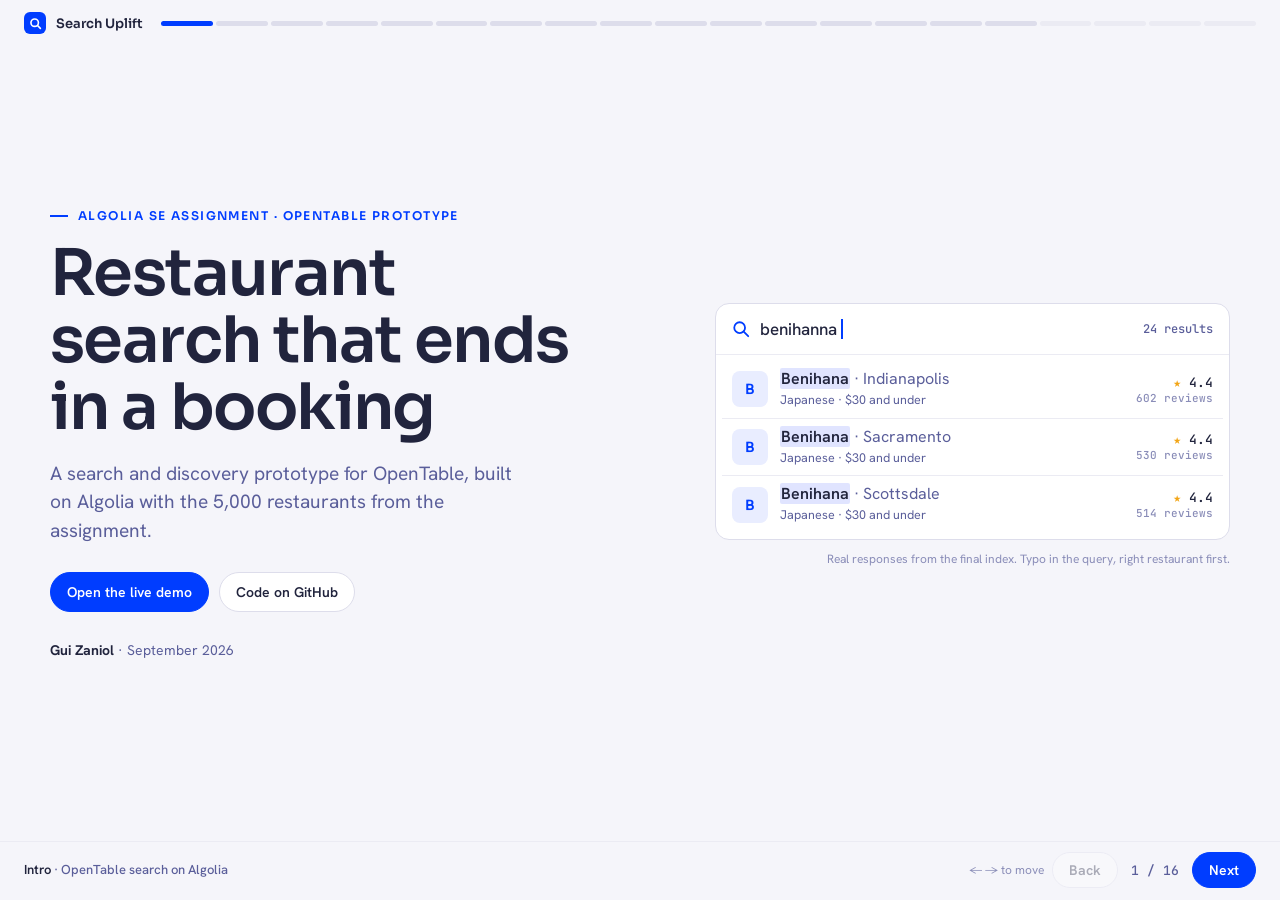
==== deck/index.html @ 6b623d68 "Add a click-through visual walkthrough of the README deck/index.html: 16 screens plus a 4-screen app" ====
<!doctype html>
<html lang="en">
<head>
<meta charset="utf-8">
<meta name="viewport" content="width=device-width, initial-scale=1, viewport-fit=cover">
<title>OpenTable Search Uplift</title>
<link rel="preconnect" href="https://fonts.googleapis.com">
<link rel="preconnect" href="https://fonts.gstatic.com" crossorigin>
<link rel="stylesheet" href="https://fonts.googleapis.com/css2?family=Sora:wght@400;500;600;700&family=Hanken+Grotesk:ital,wght@0,400;0,500;0,600;0,700;1,400&family=JetBrains+Mono:wght@400;500&display=swap">
<style>
/* Single deliberate light look in Algolia brand colors; every color painted explicitly. */
:root{
  --xenon:#003DFF; --xenon-600:#0033D6; --nebula:#5468FF; --tint:#E9EDFF; --tint-2:#F3F5FF;
  --navy:#21243D; --navy-2:#2E3252; --ink:#21243D; --slate:#5A5E9A; --slate-2:#8A8DB8;
  --mist:#F5F5FA; --paper:#FFFFFF; --line:#DDDDEB; --line-2:#EBEBF3;
  --good:#0A8A5A; --good-bg:#E4F5EE; --bad:#D6334C; --bad-bg:#FCE9EC; --star:#F2A516;
  --display:"Sora", "Avenir Next", "Segoe UI", system-ui, sans-serif;
  --body:"Hanken Grotesk", "Helvetica Neue", "Segoe UI", system-ui, sans-serif;
  --mono:"JetBrains Mono", ui-monospace, "SF Mono", Menlo, Consolas, monospace;
  color-scheme:light;
}
*{box-sizing:border-box}
html,body{height:100%}
body{margin:0;background:var(--mist);color:var(--ink);font:16px/1.5 var(--body);-webkit-font-smoothing:antialiased;overflow:hidden}
a{color:var(--xenon)}
:focus-visible{outline:3px solid var(--nebula);outline-offset:2px;border-radius:4px}

/* ---------- App shell ---------- */
.app{height:100%;display:grid;grid-template-rows:auto 1fr auto;grid-template-columns:minmax(0,1fr)}
.topbar{display:flex;align-items:center;gap:18px;padding:12px 24px 0}
.brand{display:flex;align-items:center;gap:10px;font:600 13px/1 var(--display);color:var(--navy);white-space:nowrap}
.brand-mark{width:22px;height:22px;border-radius:6px;background:var(--xenon);display:grid;place-items:center}
.brand-mark svg{width:13px;height:13px}
.progress{flex:1;display:flex;gap:3px;align-items:center;min-width:0}
.progress button{flex:1;height:5px;border:0;padding:0;border-radius:3px;background:var(--line);cursor:pointer;transition:background .2s}
.progress button.done{background:var(--slate-2)}
.progress button.now{background:var(--xenon)}
.progress button.apx{background:var(--line-2)}
.progress button.apx.done{background:var(--line)}
.progress button.apx.now{background:var(--nebula)}
.stage{position:relative;overflow:hidden}
.slide{position:absolute;inset:0;overflow-y:auto;overflow-x:hidden;padding:28px 24px 32px}
.slide-in{max-width:1180px;min-height:100%;margin:0 auto;display:flex;flex-direction:column;justify-content:center;gap:24px}
.slide.active .slide-in{animation:rise .45s cubic-bezier(.2,.7,.2,1) both}
@keyframes rise{from{opacity:.001;transform:translateY(10px)}to{opacity:1;transform:none}}
.navbar{display:flex;align-items:center;justify-content:space-between;gap:12px;padding:10px 24px calc(12px + env(safe-area-inset-bottom,0px));border-top:1px solid var(--line-2);background:var(--mist)}
.navbar .where{font:500 13px/1.2 var(--body);color:var(--slate);min-width:0;overflow:hidden;text-overflow:ellipsis;white-space:nowrap}
.navbar .where b{color:var(--navy);font-weight:600}
.navbtns{display:flex;gap:8px;align-items:center}
.navbtns .count{font:500 13px var(--mono);color:var(--slate);min-width:58px;text-align:center;font-variant-numeric:tabular-nums}
.nb{font:600 14px var(--body);border:1px solid var(--line);background:var(--paper);color:var(--navy);border-radius:999px;padding:8px 16px;cursor:pointer}
.nb.primary{background:var(--xenon);border-color:var(--xenon);color:#fff}
.nb:disabled{opacity:.35;cursor:default}
.hint{font:12px var(--body);color:var(--slate-2)}

/* ---------- Type ---------- */
.eyebrow{font:600 12px/1 var(--display);letter-spacing:.12em;text-transform:uppercase;color:var(--xenon);display:flex;align-items:center;gap:10px}
.eyebrow::before{content:"";width:18px;height:2px;background:currentColor}
.eyebrow.apx{color:var(--nebula)}
h1,h2,h3{font-family:var(--display);color:var(--navy);margin:0;text-wrap:balance}
h1{font-size:clamp(34px,5.2vw,64px);line-height:1.05;font-weight:600;letter-spacing:-.025em}
h2{font-size:clamp(26px,3.3vw,42px);line-height:1.12;font-weight:600;letter-spacing:-.02em;max-width:22ch}
h2.wide{max-width:30ch}
h3{font-size:16px;font-weight:600;letter-spacing:-.005em}
.lede{font-size:clamp(16px,1.35vw,19px);color:var(--slate);max-width:62ch;margin:0}
.lede b,.lede strong{color:var(--navy)}
p{margin:0}
.small{font-size:13px;color:var(--slate)}
code,.mono{font-family:var(--mono);font-size:.88em}
code{background:var(--tint-2);color:var(--xenon-600);padding:1px 5px;border-radius:4px}
mark{background:rgba(84,104,255,.18);color:inherit;border-radius:2px;padding:0 1px}

/* ---------- Layout helpers ---------- */
.head{display:flex;flex-direction:column;gap:12px}
.split{display:grid;grid-template-columns:minmax(0,5fr) minmax(0,7fr);gap:40px;align-items:center}
.split.even{grid-template-columns:repeat(2,minmax(0,1fr))}
.cols3{display:grid;grid-template-columns:repeat(3,minmax(0,1fr));gap:16px}
.panel{background:var(--paper);border:1px solid var(--line);border-radius:14px;padding:18px}
.panel-title{display:flex;align-items:center;justify-content:space-between;gap:8px;margin-bottom:12px;font:600 12px/1.2 var(--display);letter-spacing:.06em;text-transform:uppercase;color:var(--slate)}
.pill{display:inline-flex;align-items:center;gap:6px;font:600 11px/1 var(--display);letter-spacing:.06em;text-transform:uppercase;padding:5px 9px;border-radius:999px}
.pill.before{background:var(--bad-bg);color:var(--bad)}
.pill.after{background:var(--good-bg);color:var(--good)}
.pill.neutral{background:var(--tint);color:var(--xenon)}
.pill::before{content:"";width:6px;height:6px;border-radius:50%;background:currentColor}
.bullets{margin:0;padding:0;list-style:none;display:grid;gap:10px}
.bullets li{position:relative;padding-left:20px;color:var(--slate)}
.bullets li::before{content:"";position:absolute;left:0;top:.62em;width:8px;height:8px;border-radius:2px;background:var(--nebula)}
.bullets li b{color:var(--navy)}

/* ---------- Mock search UI ---------- */
.sui{background:var(--paper);border:1px solid var(--line);border-radius:14px;overflow:hidden}
.sbox{display:flex;align-items:center;gap:10px;padding:14px 16px;border-bottom:1px solid var(--line-2);font:500 17px var(--body);color:var(--navy)}
.sbox svg{flex:none;width:18px;height:18px}
.sbox .q{font-family:var(--body)}
.caret{display:inline-block;width:2px;height:20px;background:var(--xenon);margin-left:-6px;animation:blink 1s steps(1) infinite}
@keyframes blink{50%{opacity:0}}
.sbox .nbh{margin-left:auto;font:500 12px var(--mono);color:var(--slate);white-space:nowrap}
.hits{list-style:none;margin:0;padding:6px}
.hit{display:grid;grid-template-columns:36px minmax(0,1fr) auto;gap:12px;align-items:center;padding:8px 10px;border-radius:10px}
.hit + .hit{border-top:1px solid var(--line-2);border-radius:0}
.av{width:36px;height:36px;border-radius:8px;display:grid;place-items:center;font:600 14px var(--display);color:var(--xenon);background:var(--tint)}
.hit .nm{font-weight:600;color:var(--navy);line-height:1.25;overflow-wrap:anywhere}
.hit .lc{font-weight:400;color:var(--slate)}
.hit .lc::before{content:" · "}
.hit .mt{font-size:12.5px;color:var(--slate);margin-top:2px}
.rt{font:500 13px var(--mono);color:var(--navy);white-space:nowrap;text-align:right;font-variant-numeric:tabular-nums}
.rt .s{color:var(--star)}
.rt small{display:block;color:var(--slate-2);font-size:11px}
.hit.bad .rt{color:var(--bad)}
.hit.raw .nm{font-family:var(--mono);font-size:13px;font-weight:500}
.hit.muted{opacity:.55}
.hit.best{background:var(--good-bg);border-radius:10px}
.hit.best .mt{color:var(--good);font-weight:600}
.empty-state{padding:34px 16px;text-align:center;color:var(--slate)}
.empty-state b{display:block;font:600 28px var(--display);color:var(--bad);margin-bottom:4px}

/* ---------- Hero ---------- */
.hero{display:grid;grid-template-columns:minmax(0,6fr) minmax(0,5fr);gap:48px;align-items:center}
.hero .sub{font-size:clamp(17px,1.5vw,21px);color:var(--slate);max-width:44ch;margin-top:18px}
.hero-links{display:flex;flex-wrap:wrap;gap:10px;margin-top:26px}
.linkbtn{display:inline-flex;align-items:center;gap:8px;font:600 14px var(--body);text-decoration:none;padding:10px 16px;border-radius:999px;border:1px solid var(--line);background:var(--paper);color:var(--navy)}
.linkbtn.primary{background:var(--xenon);color:#fff;border-color:var(--xenon)}
.byline{margin-top:28px;font-size:14px;color:var(--slate)}
.byline b{color:var(--navy)}
.hero-note{font-size:12px;color:var(--slate-2);margin-top:10px;text-align:right}

/* ---------- Personas ---------- */
.persona{background:var(--paper);border:1px solid var(--line);border-radius:14px;padding:22px;display:flex;flex-direction:column;gap:14px}
.persona .who{display:flex;align-items:center;gap:12px}
.persona .ico{width:42px;height:42px;border-radius:12px;display:grid;place-items:center;background:var(--tint)}
.persona .ico svg{width:22px;height:22px}
.persona .says{font:500 17px/1.4 var(--display);color:var(--navy)}
.persona .needs{font-size:14px;color:var(--slate)}
.goal{display:flex;align-items:center;gap:16px;background:var(--navy);color:#fff;border-radius:14px;padding:18px 22px}
.goal .big{font:600 clamp(18px,1.8vw,24px)/1.25 var(--display)}
.goal .lbl{font:600 11px/1 var(--display);letter-spacing:.12em;text-transform:uppercase;color:#AEB5FF;white-space:nowrap}

/* ---------- Summary rows ---------- */
.sum{display:grid;gap:0;background:var(--paper);border:1px solid var(--line);border-radius:14px;overflow:hidden}
.sum-row{display:grid;grid-template-columns:minmax(0,4fr) minmax(0,6fr);gap:24px;padding:16px 22px;align-items:baseline}
.sum-row + .sum-row{border-top:1px solid var(--line-2)}
.sum-row h3{font-size:clamp(15px,1.3vw,18px)}
.sum-row p{color:var(--slate);font-size:15px}
.sum-row.next{background:var(--tint-2)}
.sum-row.next h3{color:var(--xenon)}

/* ---------- Query chips ---------- */
.qtrio{display:grid;grid-template-columns:repeat(3,minmax(0,1fr));gap:14px}
.qcard{background:var(--paper);border:1px solid var(--line);border-radius:14px;padding:16px;display:flex;flex-direction:column;gap:12px}
.qchip{align-self:flex-start;font:500 15px var(--mono);background:var(--mist);border:1px solid var(--line);padding:6px 10px;border-radius:8px;color:var(--navy)}
.qkind{font:600 11px/1 var(--display);letter-spacing:.08em;text-transform:uppercase;color:var(--slate)}
.arrow-d{color:var(--slate-2);font-size:18px;line-height:1}
.qres{font:600 16px var(--display);color:var(--navy)}
.qres small{display:block;font:400 13px var(--body);color:var(--slate);margin-top:2px}
.callout{display:flex;gap:12px;align-items:flex-start;background:var(--tint-2);border:1px solid #D5DCFF;border-radius:12px;padding:14px 16px;color:var(--navy);font-size:15px}
.callout svg{flex:none;width:20px;height:20px;margin-top:1px}

/* ---------- Data slide ---------- */
.stats{display:grid;grid-template-columns:repeat(4,minmax(0,1fr));gap:12px}
.stat{background:var(--paper);border:1px solid var(--line);border-radius:12px;padding:14px 16px}
.stat .n{font:600 clamp(26px,2.6vw,34px)/1 var(--display);color:var(--xenon);letter-spacing:-.02em;font-variant-numeric:tabular-nums}
.stat .l{font-size:13.5px;color:var(--slate);margin-top:6px;line-height:1.35}
.rec{display:grid;grid-template-columns:minmax(0,1fr) 28px minmax(0,1fr);gap:10px;align-items:stretch}
.rec pre{margin:0;font:12.5px/1.65 var(--mono);background:var(--paper);border:1px solid var(--line);border-radius:12px;padding:14px;overflow-x:auto;color:var(--navy)}
.rec .mid{display:grid;place-items:center;color:var(--xenon);font-size:20px}
.k{color:var(--slate)}
.del{color:var(--bad);text-decoration:line-through;text-decoration-thickness:1px}
.add{background:var(--good-bg);color:var(--good);border-radius:3px}
.rec .cap{font:600 11px var(--display);letter-spacing:.08em;text-transform:uppercase;color:var(--slate);margin-bottom:6px;display:block}

/* ---------- Pipeline ---------- */
.pipe{display:grid;grid-template-columns:repeat(5,minmax(0,1fr));gap:10px;align-items:stretch;position:relative}
.step{background:var(--paper);border:1px solid var(--line);border-radius:12px;padding:14px;display:flex;flex-direction:column;gap:6px;position:relative}
.step .sn{font:500 11.5px var(--mono);color:var(--xenon)}
.step h3{font-size:15px}
.step p{font-size:13px;color:var(--slate);line-height:1.4}
.step.hl{background:var(--navy);border-color:var(--navy)}
.step.hl h3{color:#fff}.step.hl p{color:#C9CCE8}.step.hl .sn{color:#AEB5FF}
.step:not(:last-child)::after{content:"";position:absolute;right:-9px;top:50%;width:8px;height:8px;border-top:2px solid var(--slate-2);border-right:2px solid var(--slate-2);transform:translateY(-50%) rotate(45deg);z-index:1}

/* ---------- Cuisine mapping ---------- */
.map{display:grid;gap:8px}
.map-row{display:grid;grid-template-columns:minmax(0,1fr) 24px minmax(0,1.2fr);gap:8px;align-items:center}
.raw{font:500 13px var(--mono);background:var(--mist);border:1px dashed var(--slate-2);color:var(--navy);padding:7px 10px;border-radius:8px}
.to{color:var(--xenon);text-align:center}
.tags{display:flex;flex-wrap:wrap;gap:6px}
.tag{font:600 12.5px var(--body);padding:5px 10px;border-radius:999px;background:var(--tint);color:var(--xenon)}
.tag.parent{background:var(--xenon);color:#fff}
.bignum{display:flex;align-items:baseline;gap:10px;font-family:var(--display);color:var(--navy)}
.bignum .from{font-size:22px;color:var(--slate-2);text-decoration:line-through;text-decoration-thickness:2px}
.bignum .toN{font-size:40px;font-weight:600;color:var(--xenon);letter-spacing:-.02em}
.bignum .lab{font:500 14px var(--body);color:var(--slate)}

/* ---------- Geo ---------- */
.geo-grid{display:grid;grid-template-columns:minmax(0,5fr) minmax(0,6fr);gap:28px;align-items:center}
.geo-svg{width:100%;max-width:420px;height:auto;display:block;margin:0 auto}
.rank2{display:grid;grid-template-columns:repeat(2,minmax(0,1fr));gap:12px}
.mini{list-style:none;margin:0;padding:0;display:grid;gap:6px}
.mini li{display:grid;grid-template-columns:18px minmax(0,1fr) auto;gap:8px;align-items:baseline;font-size:14px}
.mini .i{font:500 12px var(--mono);color:var(--slate-2)}
.mini .n{color:var(--navy);font-weight:600;overflow-wrap:anywhere}
.mini .d{font:500 12px var(--mono);color:var(--slate);white-space:nowrap;text-align:right}
.mini .d .s{color:var(--star)}
.rules{display:grid;grid-template-columns:repeat(3,minmax(0,1fr));gap:12px}
.rule{background:var(--paper);border:1px solid var(--line);border-radius:12px;padding:14px}
.rule code{font-size:12px}
.rule p{font-size:13.5px;color:var(--slate);margin-top:6px}
.rule h3{font-size:14.5px}

/* ---------- Config ---------- */
.crit{display:flex;flex-wrap:wrap;gap:6px;align-items:center}
.crit span{font:500 13px var(--mono);padding:6px 10px;border-radius:8px;background:var(--mist);border:1px solid var(--line);color:var(--navy)}
.crit span.on{background:var(--xenon);border-color:var(--xenon);color:#fff}
.crit i{color:var(--slate-2);font-style:normal}
.tiers{list-style:none;margin:0;padding:0;display:grid;gap:6px}
.tiers li{display:grid;grid-template-columns:26px minmax(0,1fr);gap:10px;align-items:center}
.tiers .r{font:600 12px var(--mono);color:#fff;background:var(--navy);border-radius:6px;height:26px;display:grid;place-items:center}
.tiers .v{font:500 13px var(--mono);color:var(--navy);background:var(--paper);border:1px solid var(--line);border-radius:8px;padding:5px 10px;overflow-wrap:anywhere}
.tiers li.u .r{background:var(--slate-2)}
.tiers li.u .v{color:var(--slate)}
.kv{display:grid;grid-template-columns:auto minmax(0,1fr);gap:8px 14px;font-size:14px;align-items:baseline}
.kv dt{font:600 12px var(--display);letter-spacing:.04em;text-transform:uppercase;color:var(--slate);white-space:nowrap}
.kv dd{margin:0;color:var(--navy)}

/* ---------- Testing ---------- */
.timeline{display:grid;grid-template-columns:repeat(5,minmax(0,1fr));gap:0;position:relative}
.tl{padding:0 10px 0 0;position:relative}
.tl .dot{width:14px;height:14px;border-radius:50%;background:var(--paper);border:3px solid var(--xenon);position:relative;z-index:1}
.tl::before{content:"";position:absolute;left:7px;right:0;top:6px;height:2px;background:var(--line)}
.tl:last-child::before{display:none}
.tl .qn{font:600 26px/1 var(--display);color:var(--navy);margin-top:12px;font-variant-numeric:tabular-nums}
.tl .qn small{font:500 12px var(--body);color:var(--slate);margin-left:4px}
.tl h3{font-size:14px;margin-top:6px}
.tl p{font-size:13px;color:var(--slate);margin-top:2px;line-height:1.4}
.bars{display:grid;grid-template-columns:repeat(3,minmax(0,1fr));gap:14px;align-items:end;height:170px;padding-top:10px;border-bottom:2px solid var(--line)}
.bar{display:flex;flex-direction:column;align-items:center;justify-content:flex-end;gap:6px;height:100%}
.bar .v{font:600 20px var(--display);color:var(--navy);font-variant-numeric:tabular-nums}
.bar .b{width:56%;max-width:70px;border-radius:6px 6px 0 0;background:var(--xenon)}
.bar.zero .b{background:var(--bad);height:3px!important;border-radius:2px}
.bar.zero .v{color:var(--bad)}
.barlbl{display:grid;grid-template-columns:repeat(3,minmax(0,1fr));gap:14px;margin-top:8px}
.barlbl span{font-size:12.5px;color:var(--slate);text-align:center;line-height:1.35}

/* ---------- Next steps ---------- */
.ns{display:grid;grid-template-columns:repeat(3,minmax(0,1fr));gap:14px;align-items:start}
.nscol{background:var(--paper);border:1px solid var(--line);border-radius:14px;padding:18px}
.nscol.go{background:var(--navy);border-color:var(--navy)}
.nscol h3{display:flex;justify-content:space-between;align-items:baseline;font-size:16px;margin-bottom:12px}
.nscol h3 span{font:500 12px var(--mono);color:var(--slate)}
.nscol.go h3{color:#fff}.nscol.go h3 span{color:#AEB5FF}
.nscol ol{margin:0;padding:0;list-style:none;display:grid;gap:8px}
.nscol li{font-size:14px;color:var(--navy);padding-left:14px;position:relative;line-height:1.35}
.nscol li::before{content:"";position:absolute;left:0;top:.5em;width:6px;height:6px;border-radius:50%;background:var(--nebula)}
.nscol.go li{color:#E6E8FF}
.nscol.go li:first-child{color:#fff;font-weight:600}
.nscol.go li::before{background:#AEB5FF}
.gap-banner{display:grid;grid-template-columns:repeat(2,minmax(0,1fr));gap:12px}
.gb{border-radius:12px;padding:14px 16px;display:flex;gap:10px;align-items:center;font:500 15px var(--body)}
.gb.yes{background:var(--good-bg);color:var(--good)}
.gb.no{background:var(--bad-bg);color:var(--bad)}
.gb b{font-family:var(--display)}

/* ---------- Close ---------- */
.close{background:var(--navy);color:#fff;border-radius:18px;padding:clamp(24px,4vw,48px);display:grid;grid-template-columns:minmax(0,6fr) minmax(0,5fr);gap:36px;align-items:center}
.close h2{color:#fff;max-width:18ch}
.close p{color:#C9CCE8;margin-top:12px;max-width:48ch}
.try{display:grid;gap:8px}
.try div{display:flex;justify-content:space-between;gap:12px;align-items:center;background:var(--navy-2);border-radius:10px;padding:10px 14px}
.try code{background:transparent;color:#fff;font-size:14px;padding:0}
.try span{font-size:13px;color:#AEB5FF;text-align:right}
.close .linkbtn{background:#fff;color:var(--navy);border-color:#fff}
.close .linkbtn.ghost{background:transparent;color:#fff;border-color:#5A5E9A}

/* ---------- Appendix tables ---------- */
.tbl{overflow-x:auto;background:var(--paper);border:1px solid var(--line);border-radius:12px}
table{border-collapse:collapse;width:100%;font-size:13.5px}
th,td{text-align:left;padding:8px 12px;border-bottom:1px solid var(--line-2);vertical-align:top}
th{font:600 11px var(--display);letter-spacing:.06em;text-transform:uppercase;color:var(--slate);background:var(--mist)}
tr:last-child td{border-bottom:0}
td:first-child{font-family:var(--mono);font-size:12.5px;color:var(--xenon-600);white-space:nowrap}
td{color:var(--navy)}
.files{display:grid;grid-template-columns:repeat(3,minmax(0,1fr));gap:12px}
.fgroup h3{font-size:13px;letter-spacing:.06em;text-transform:uppercase;color:var(--slate);margin-bottom:8px}
.fitem{background:var(--paper);border:1px solid var(--line);border-radius:10px;padding:10px 12px;margin-bottom:8px}
.fitem code{font-size:12px}
.fitem p{font-size:13px;color:var(--slate);margin-top:4px;line-height:1.4}
.term{background:var(--navy);color:#E6E8FF;border-radius:12px;padding:18px;font:13.5px/1.8 var(--mono);overflow-x:auto;white-space:pre;margin:0}
.term .c{color:#8A8DB8}
.term .p{color:#AEB5FF}
.assume{display:grid;grid-template-columns:repeat(2,minmax(0,1fr));gap:12px}
.assume .panel p{font-size:14.5px;color:var(--slate);margin-top:6px}
.assume .panel h3{font-size:15px}

/* ---------- Responsive ---------- */
@media (max-width: 980px){
  .hero,.split,.split.even,.geo-grid,.close{grid-template-columns:minmax(0,1fr)}
  .pipe{grid-template-columns:repeat(2,minmax(0,1fr))}
  .step:not(:last-child)::after{display:none}
  .stats{grid-template-columns:repeat(2,minmax(0,1fr))}
  .timeline{grid-template-columns:repeat(2,minmax(0,1fr));row-gap:20px}
  .ns,.cols3,.rules,.files{grid-template-columns:minmax(0,1fr)}
  .slide-in{justify-content:flex-start}
}
@media (max-width: 640px){
  .topbar,.navbar{padding-left:16px;padding-right:16px}
  .slide{padding:20px 16px 28px}
  .qtrio,.rank2,.assume,.gap-banner{grid-template-columns:minmax(0,1fr)}
  .rec{grid-template-columns:minmax(0,1fr)}
  .rec .mid{transform:rotate(90deg);height:24px}
  .sum-row{grid-template-columns:minmax(0,1fr);gap:4px}
  .hint,.brand span{display:none}
  .nb{padding:8px 12px}
  .timeline{grid-template-columns:minmax(0,1fr)}
  .tl::before{display:none}
}
@media (prefers-reduced-motion: reduce){
  .slide.active .slide-in{animation:none}
  .caret{animation:none}
}
</style>
</head>
<body>
<div class="app">
  <header class="topbar">
    <div class="brand"><span class="brand-mark" aria-hidden="true"><svg viewBox="0 0 16 16" fill="none"><circle cx="7" cy="7" r="4.6" stroke="#fff" stroke-width="2"/><path d="M10.5 10.5 14 14" stroke="#fff" stroke-width="2" stroke-linecap="round"/></svg></span><span>Search Uplift</span></div>
    <nav class="progress" id="progress" aria-label="Screens"></nav>
  </header>

  <main class="stage" id="stage">

<!-- 1 TITLE -->
<section class="slide" data-ch="Intro" data-title="OpenTable search on Algolia">
 <div class="slide-in">
  <div class="hero">
   <div>
    <div class="eyebrow">Algolia SE assignment · OpenTable prototype</div>
    <h1 style="margin-top:18px">Restaurant search that ends in a booking</h1>
    <p class="sub">A search and discovery prototype for OpenTable, built on Algolia with the 5,000 restaurants from the assignment.</p>
    <div class="hero-links">
      <a class="linkbtn primary" href="https://guizaniol.github.io/search-uplift/site/" target="_blank" rel="noopener">Open the live demo</a>
      <a class="linkbtn" href="https://github.com/GuiZaniol/search-uplift" target="_blank" rel="noopener">Code on GitHub</a>
    </div>
    <p class="byline"><b>Gui Zaniol</b> · September 2026</p>
   </div>
   <div>
    <div class="sui" aria-label="Example searches from the prototype">
      <div class="sbox"><svg viewBox="0 0 20 20" fill="none"><circle cx="8.5" cy="8.5" r="6" stroke="#003DFF" stroke-width="2"/><path d="M13 13l5 5" stroke="#003DFF" stroke-width="2" stroke-linecap="round"/></svg><span class="q" id="heroQ">benihanna</span><span class="caret" aria-hidden="true"></span><span class="nbh" id="heroN">24 results</span></div>
      <ol class="hits" id="heroHits"></ol>
    </div>
    <p class="hero-note" id="heroNote">Real responses from the final index. Typo in the query, right restaurant first.</p>
   </div>
  </div>
 </div>
</section>

<!-- 2 GOAL -->
<section class="slide" data-ch="Intro" data-title="The goal and two diners">
 <div class="slide-in">
  <div class="head">
    <div class="eyebrow">The brief</div>
    <h2>OpenTable wants more search sessions to end in a booking</h2>
    <p class="lede">Its discovery notes describe two diners. The prototype was built around both.</p>
  </div>
  <div class="split even">
    <div class="persona">
      <div class="who"><span class="ico"><svg viewBox="0 0 24 24" fill="none"><circle cx="11" cy="11" r="6.5" stroke="#003DFF" stroke-width="2"/><path d="M16 16l5 5" stroke="#003DFF" stroke-width="2" stroke-linecap="round"/></svg></span><h3>The diner who knows the restaurant</h3></div>
      <p class="says"><span class="qchip">ruths chris denver</span></p>
      <p class="needs">Names are hard to spell, and chains have several locations in one city. Success is the right location on the first try.</p>
    </div>
    <div class="persona">
      <div class="who"><span class="ico"><svg viewBox="0 0 24 24" fill="none"><path d="M12 21s7-6.2 7-11.5A7 7 0 0 0 5 9.5C5 14.8 12 21 12 21Z" stroke="#003DFF" stroke-width="2"/><circle cx="12" cy="9.5" r="2.5" stroke="#003DFF" stroke-width="2"/></svg></span><h3>The diner who is exploring</h3></div>
      <p class="says"><span class="qchip">(empty box)</span> + Mexican + $30 and under</p>
      <p class="needs">No name in mind yet. Success is a short, trustworthy list to browse and narrow.</p>
    </div>
  </div>
  <div class="goal"><span class="lbl">Metric that matters</span><span class="big">Search to booking. Better results are the means, not the end.</span></div>
 </div>
</section>

<!-- 3 SUMMARY -->
<section class="slide" data-ch="Intro" data-title="Summary">
 <div class="slide-in">
  <div class="head">
    <div class="eyebrow">Summary</div>
    <h2 class="wide">What changes, in five lines</h2>
  </div>
  <div class="sum">
    <div class="sum-row"><h3>Diners who know the restaurant find it on the first try</h3><p>Misspelled, run-together and partial names work. A chain's locations are labeled; the best rated comes first.</p></div>
    <div class="sum-row"><h3>Diners who are exploring can browse before they type</h3><p>The page opens on top rated restaurants nearby. Cuisine, price, dining style and city narrow the list.</p></div>
    <div class="sum-row"><h3>Results start local</h3><p>Ranked by distance from the diner's approximate location, no permission prompt. Distance reorders, never hides.</p></div>
    <div class="sum-row"><h3>Most of the gain came from reshaping the data</h3><p>Algolia handled typos with its defaults. The data held search back; a repeatable script fixes it before indexing.</p></div>
    <div class="sum-row next"><h3>Next: connect search to bookings</h3><p>The prototype shows better results, not yet more bookings. Next phase: click and conversion tracking, then A/B tests.</p></div>
  </div>
 </div>
</section>

<!-- 4 KNOWN ITEM -->
<section class="slide" data-ch="Diner who knows" data-title="First try, with typos">
 <div class="slide-in">
  <div class="head">
    <div class="eyebrow">Diner who knows the restaurant</div>
    <h2>Misspelled, run-together or partial: the right restaurant comes back</h2>
  </div>
  <div class="qtrio">
    <div class="qcard"><span class="qkind">Misspelled</span><span class="qchip">benihanna</span><span class="arrow-d" aria-hidden="true">↓</span><p class="qres"><mark>Benihana</mark><small>24 results, every one a Benihana location</small></p></div>
    <div class="qcard"><span class="qkind">Run together</span><span class="qchip">meltingpot</span><span class="arrow-d" aria-hidden="true">↓</span><p class="qres">The <mark>Melting Pot</mark><small>26 results, every one a Melting Pot</small></p></div>
    <div class="qcard"><span class="qkind">Partial</span><span class="qchip">ruths</span><span class="arrow-d" aria-hidden="true">↓</span><p class="qres"><mark>Ruth's</mark> Chris Steak House<small>35 results, Ruth's Chris at the top</small></p></div>
  </div>
  <div class="callout"><svg viewBox="0 0 20 20" fill="none"><circle cx="10" cy="10" r="8" stroke="#003DFF" stroke-width="2"/><path d="M10 9v5M10 6.2v.1" stroke="#003DFF" stroke-width="2" stroke-linecap="round"/></svg><p><b>This worked on the first run with Algolia's defaults</b> (typo tolerance, word splitting, prefix matching). Nothing to fix here, so the effort went to what the defaults could not solve: the data.</p></div>
 </div>
</section>

<!-- 5 CHAINS -->
<section class="slide" data-ch="Diner who knows" data-title="Chains, best location first">
 <div class="slide-in">
  <div class="head">
    <div class="eyebrow">Diner who knows the restaurant</div>
    <h2>A chain's locations are labeled, and the best rated comes first</h2>
    <p class="lede">Query <code>cyclone anayas</code>: five Houston locations that match the text equally. Before, nothing broke the tie.</p>
  </div>
  <div class="split even">
    <div class="sui">
      <div class="sbox"><span class="pill before">Before · untuned</span><span class="nbh">5 results</span></div>
      <ol class="hits" id="cyBefore"></ol>
    </div>
    <div class="sui">
      <div class="sbox"><span class="pill after">After · quality score</span><span class="nbh">5 results</span></div>
      <ol class="hits" id="cyAfter"></ol>
    </div>
  </div>
  <p class="small">Before: brand and location sat in one name string (note the double space in "Durham"). After: <code>brand</code> and <code>location_label</code> are separate fields, and a quality score breaks the tie.</p>
 </div>
</section>

<!-- 6 BROWSE -->
<section class="slide" data-ch="Diner who explores" data-title="Browse before typing">
 <div class="slide-in">
  <div class="head">
    <div class="eyebrow">Diner who is exploring</div>
    <h2>The empty search box became a browse screen</h2>
    <p class="lede">Same request, no query. Before, the index order. After, <b>top rated near you</b>, here from Times Square.</p>
  </div>
  <div class="split even">
    <div class="sui">
      <div class="sbox"><span class="pill before">Before · empty query</span><span class="nbh">5,000 results</span></div>
      <ol class="hits" id="emBefore"></ol>
    </div>
    <div class="sui">
      <div class="sbox"><span class="pill after">After · Top rated near you</span><span class="nbh">5,000 results</span></div>
      <ol class="hits" id="emAfter"></ol>
    </div>
  </div>
  <p class="small">Before: three San Diego restaurants, then Indianapolis, in the order the file happened to load. After: every first page result within 1 km of the diner, ordered by quality inside that band.</p>
 </div>
</section>

<!-- 7 CUISINE -->
<section class="slide" data-ch="Diner who explores" data-title="Filters that behave">
 <div class="slide-in">
  <div class="split">
   <div class="head">
    <div class="eyebrow">Diner who is exploring</div>
    <h2>Filters a diner can trust: choose Mexican, get Tex-Mex too</h2>
    <p class="lede">Cuisine came as one text field with <b>114 values</b>: compounds, near duplicates, no hierarchy. It is now a list with parent groups.</p>
    <ul class="bullets" style="margin-top:6px">
      <li><b>Filters:</b> cuisine, price, dining style, city. Cuisine and city lists are searchable.</li>
      <li><b>On a phone:</b> one column, filters behind one button.</li>
      <li><b>Shareable:</b> query and filters live in the URL.</li>
    </ul>
   </div>
   <div style="display:grid;gap:16px">
    <div class="panel">
      <div class="panel-title"><span>Raw label</span><span>Cleaned, with parent group</span></div>
      <div class="map">
        <div class="map-row"><span class="raw">Tex-Mex</span><span class="to">→</span><span class="tags"><span class="tag">Tex-Mex</span><span class="tag parent">Mexican</span></span></div>
        <div class="map-row"><span class="raw">Mexican / Southwestern</span><span class="to">→</span><span class="tags"><span class="tag parent">Mexican</span><span class="tag">Southwestern</span></span></div>
        <div class="map-row"><span class="raw">Traditional Mexican</span><span class="to">→</span><span class="tags"><span class="tag">Traditional Mexican</span><span class="tag parent">Mexican</span></span></div>
        <div class="map-row"><span class="raw">Steak</span><span class="to">→</span><span class="tags"><span class="tag parent">Steakhouse</span></span></div>
        <div class="map-row"><span class="raw">Brazilian Steakhouse</span><span class="to">→</span><span class="tags"><span class="tag">Brazilian Steakhouse</span><span class="tag parent">Steakhouse</span></span></div>
      </div>
    </div>
    <div class="split even" style="gap:16px">
      <div class="panel"><div class="panel-title">Mexican filter</div><div class="bignum"><span class="from">90</span><span class="toN">138</span><span class="lab">restaurants</span></div></div>
      <div class="panel"><div class="panel-title">Query "steakhouse"</div><div class="bignum"><span class="from">421</span><span class="toN">507</span><span class="lab">results</span></div></div>
    </div>
   </div>
  </div>
 </div>
</section>

<!-- 8 LOCATION -->
<section class="slide" data-ch="Location" data-title="Results start local">
 <div class="slide-in">
  <div class="head">
    <div class="eyebrow">Location, for both diners</div>
    <h2 class="wide">Results start local. Distance changes the order, never hides a result.</h2>
  </div>
  <div class="geo-grid">
    <figure style="margin:0">
      <svg class="geo-svg" viewBox="0 0 380 380" role="img" aria-label="First page from Times Square: all results inside the 1 kilometer band">
        <rect x="0" y="0" width="380" height="380" fill="#FFFFFF" rx="14"/>
        <circle cx="190" cy="190" r="150" fill="#E9EDFF" stroke="#5468FF" stroke-width="1.5" stroke-dasharray="4 4"/>
        <circle cx="190" cy="190" r="75" fill="none" stroke="#C9D2FF" stroke-width="1"/>
        <text x="190" y="30" text-anchor="middle" font-family="JetBrains Mono, monospace" font-size="11" fill="#5468FF">1 km band: tied on distance</text>
        <text x="190" y="108" text-anchor="middle" font-family="JetBrains Mono, monospace" font-size="10" fill="#8A8DB8">500 m</text>
        <!-- to scale: 1 km = 150 px; bearing illustrative -->
        <circle cx="226.5" cy="126.8" r="6" fill="#003DFF"/><text x="236" y="123" font-family="Hanken Grotesk, sans-serif" font-size="12.5" font-weight="600" fill="#21243D">Le Bernardin 4.7</text>
        <circle cx="57.4" cy="144.6" r="6" fill="#003DFF"/><text x="68" y="140" font-family="Hanken Grotesk, sans-serif" font-size="12.5" font-weight="600" fill="#21243D">Pazza Notte 5.0</text>
        <circle cx="167.3" cy="319" r="6" fill="#003DFF"/><text x="178" y="323" font-family="Hanken Grotesk, sans-serif" font-size="12.5" font-weight="600" fill="#21243D">PizzArte 4.5</text>
        <circle cx="142.4" cy="217.5" r="5" fill="#5468FF"/><text x="84" y="236" font-family="Hanken Grotesk, sans-serif" font-size="12" fill="#5A5E9A">Oceana 4.4</text>
        <circle cx="193" cy="194" r="4.5" fill="#D6334C"/><text x="202" y="208" font-family="Hanken Grotesk, sans-serif" font-size="12" fill="#D6334C">Bond 45 4.1 · 25 m</text>
        <circle cx="190" cy="190" r="8" fill="none" stroke="#21243D" stroke-width="2"/><circle cx="190" cy="190" r="2.5" fill="#21243D"/>
        <text x="190" y="176" text-anchor="middle" font-family="Sora, sans-serif" font-size="11" font-weight="600" fill="#21243D">Times Square</text>
        <text x="190" y="366" text-anchor="middle" font-family="Hanken Grotesk, sans-serif" font-size="10.5" fill="#8A8DB8">Distance to scale, direction illustrative</text>
      </svg>
    </figure>
    <div style="display:grid;gap:14px">
      <div class="rank2">
        <div class="panel"><div class="panel-title"><span>10 m precision</span><span class="pill before">distance wins</span></div>
          <ol class="mini"><li><span class="i">1</span><span class="n">Bond 45</span><span class="d">25 m · <span class="s">★</span>4.1</span></li><li><span class="i">2</span><span class="n">Crossroads</span><span class="d">45 m · <span class="s">★</span>3.9</span></li><li><span class="i">3</span><span class="n">O'Lunney's</span><span class="d">110 m · <span class="s">★</span>4.2</span></li></ol></div>
        <div class="panel"><div class="panel-title"><span>1 km bands</span><span class="pill after">quality wins</span></div>
          <ol class="mini"><li><span class="i">1</span><span class="n">Pazza Notte</span><span class="d">884 m · <span class="s">★</span>5.0</span></li><li><span class="i">2</span><span class="n">Le Bernardin</span><span class="d">487 m · <span class="s">★</span>4.7</span></li><li><span class="i">3</span><span class="n">PizzArte</span><span class="d">873 m · <span class="s">★</span>4.5</span></li></ol></div>
      </div>
      <div class="rules">
        <div class="rule"><h3>Start from IP</h3><code>aroundLatLngViaIP</code><p>Approximate location, no prompt. One tap for exact position.</p></div>
        <div class="rule"><h3>Never filter</h3><code>aroundRadius: "all"</code><p>Weston, FL has 4 restaurants within 25 km. A radius would leave it empty.</p></div>
        <div class="rule"><h3>Rating inside a band</h3><code>aroundPrecision: 1000</code><p>Same 1 km band counts as equally close; quality decides.</p></div>
      </div>
    </div>
  </div>
 </div>
</section>

<!-- 9 GEO TRADEOFF -->
<section class="slide" data-ch="Location" data-title="A trade-off, stated">
 <div class="slide-in">
  <div class="split">
   <div class="head">
    <div class="eyebrow">Location · known trade-off</div>
    <h2>Distance ranks before quality. For a far-away chain, nearest comes first.</h2>
    <p class="lede">Geo sits ahead of custom ranking in Algolia's order. Searching a chain from another state lists locations by distance, not by rating.</p>
    <p class="lede"><b>Fix on the next steps list:</b> precision that widens with distance, so far-away results are ordered by rating again.</p>
   </div>
   <div class="sui">
     <div class="sbox"><svg viewBox="0 0 20 20" fill="none"><circle cx="8.5" cy="8.5" r="6" stroke="#003DFF" stroke-width="2"/><path d="M13 13l5 5" stroke="#003DFF" stroke-width="2" stroke-linecap="round"/></svg><span class="q">texas de brazil</span><span class="nbh">from Times Square · 10 results</span></div>
     <ol class="hits" id="tdb"></ol>
   </div>
  </div>
 </div>
</section>

<!-- 10 DATA -->
<section class="slide" data-ch="Data" data-title="The data was the bottleneck">
 <div class="slide-in">
  <div class="head">
    <div class="eyebrow">How it was built</div>
    <h2 class="wide">Most of the improvement came from reshaping the data, not from tuning</h2>
  </div>
  <div class="stats">
    <div class="stat"><div class="n">1,086</div><div class="l">names split into brand and location label</div></div>
    <div class="stat"><div class="n">114</div><div class="l">inconsistent cuisine labels, rebuilt as a list with parent groups</div></div>
    <div class="stat"><div class="n">220</div><div class="l">restaurants where the two price fields disagree. The text wins.</div></div>
    <div class="stat"><div class="n">8 of 22</div><div class="l">source fields left out: nothing searched, filtered, ranked or shown</div></div>
  </div>
  <div class="rec">
    <div><span class="cap">Source record, joined</span>
<pre><span class="k">"name":</span> <span class="del">"Cyclone Anaya's - Midtown"</span>
<span class="k">"food_type":</span> <span class="del">"Tex-Mex"</span>
<span class="k">"price":</span> <span class="del">2</span>
<span class="k">"price_range":</span> "$30 and under"
<span class="k">"stars_count":</span> 4.4
<span class="k">"reviews_count":</span> 22
<span class="k">"state":</span> <span class="del">"TX"</span>  <span class="k">"postal_code":</span> <span class="del">"77002"</span>
<span class="k">"payment_options":</span> <span class="del">[4 cards]</span></pre></div>
    <div class="mid" aria-hidden="true">→</div>
    <div><span class="cap">On the index</span>
<pre><span class="k">"brand":</span> <span class="add">"Cyclone Anaya's"</span>
<span class="k">"location_label":</span> <span class="add">"Midtown"</span>
<span class="k">"cuisines":</span> <span class="add">["Tex-Mex", "Mexican"]</span>
<span class="k">"price_label":</span> "$30 and under"
<span class="k">"price_band":</span> <span class="add">1</span>
<span class="k">"rating":</span> 4.4  <span class="k">"reviews_count":</span> 22
<span class="k">"quality_score":</span> <span class="add">4.33</span>
<span class="k">"_geoloc":</span> { lat, lng }</pre></div>
  </div>
  <p class="small">Quality score: each rating is pulled toward the dataset average (4.29) until the restaurant has enough reviews to speak for itself. A 4.4 from 22 reviews scores 4.33.</p>
 </div>
</section>

<!-- 11 PIPELINE -->
<section class="slide" data-ch="Data" data-title="Repeatable pipeline">
 <div class="slide-in">
  <div class="head">
    <div class="eyebrow">How it was built</div>
    <h2 class="wide">A repeatable preparation script, then a front end small enough to explain line by line</h2>
  </div>
  <div class="pipe">
    <div class="step"><span class="sn">source</span><h3>Two files</h3><p>restaurants_list.json (15 fields) and restaurants_info.csv (8 fields), same 5,000 restaurants.</p></div>
    <div class="step"><span class="sn">01-merge</span><h3>Join</h3><p>On objectID. Stops if any ID is missing from either file. Numbers typed as numbers.</p></div>
    <div class="step hl"><span class="sn">05-transform</span><h3>Reshape</h3><p>Split names, group cuisines, one price, quality score. 19 fields per record.</p></div>
    <div class="step"><span class="sn">02-index</span><h3>Upload</h3><p>5 batches of 1,000. Whole record replaced, so reruns are safe.</p></div>
    <div class="step"><span class="sn">site/</span><h3>Search page</h3><p>InstantSearch.js from a CDN. Three files, no build step, GitHub Pages.</p></div>
  </div>
  <div class="split even" style="gap:16px">
    <div class="callout"><svg viewBox="0 0 20 20" fill="none"><path d="M4 10.5l4 4 8-9" stroke="#003DFF" stroke-width="2" stroke-linecap="round" stroke-linejoin="round"/></svg><p><b>Why this scope.</b> The provided starter used Parcel 1 and Node 9. A plain page with nothing to compile was less to break on deploy day.</p></div>
    <div class="callout"><svg viewBox="0 0 20 20" fill="none"><path d="M4 10.5l4 4 8-9" stroke="#003DFF" stroke-width="2" stroke-linecap="round" stroke-linejoin="round"/></svg><p><b>Left for later, not half built:</b> sorting, natural language search, click analytics.</p></div>
  </div>
 </div>
</section>

<!-- 12 CONFIG -->
<section class="slide" data-ch="Relevance" data-title="Index configuration">
 <div class="slide-in">
  <div class="head">
    <div class="eyebrow">Index configuration</div>
    <h2 class="wide">A name match beats a cuisine match, which beats a place. Quality breaks ties.</h2>
  </div>
  <div class="split even" style="align-items:start">
    <div class="panel">
      <div class="panel-title"><span>Searchable attributes, in order</span></div>
      <ol class="tiers">
        <li><span class="r">1</span><span class="v">name, brand</span></li>
        <li><span class="r">2</span><span class="v">cuisines, food_type_raw</span></li>
        <li><span class="r">3</span><span class="v">city, neighborhood, area</span></li>
        <li><span class="r">4</span><span class="v">dining_style</span></li>
        <li class="u"><span class="r">5</span><span class="v">unordered(name)</span></li>
        <li class="u"><span class="r">6</span><span class="v">unordered(cuisines)</span></li>
        <li class="u"><span class="r">7</span><span class="v">unordered(city)</span></li>
      </ol>
      <p class="small" style="margin-top:12px">Order set from using the live OpenTable site to reach specific restaurants and chain locations. Search data would inform a better one.</p>
    </div>
    <div style="display:grid;gap:14px">
      <div class="panel">
        <div class="panel-title"><span>Ranking criteria (Algolia default order)</span></div>
        <div class="crit"><span>typo</span><i>›</i><span>geo</span><i>›</i><span>words</span><i>›</i><span>filters</span><i>›</i><span>proximity</span><i>›</i><span>attribute</span><i>›</i><span>exact</span><i>›</i><span class="on">custom</span></div>
        <p class="small" style="margin-top:10px">Custom: <code>desc(quality_score)</code>, then <code>desc(reviews_count)</code></p>
      </div>
      <div class="panel">
        <dl class="kv">
          <dt>Facets</dt><dd>cuisines, city (searchable), price_label, dining_style, neighborhood</dd>
          <dt>Typos</dt><dd>Default: 1 from 4 letters, 2 from 8</dd>
          <dt>Stop words</dt><dd>English, removed from the query</dd>
          <dt>Optional</dt><dd>and, the, of, in, at</dd>
          <dt>Synonym</dt><dd>brazil = brasil</dd>
          <dt>No results</dt><dd><code>removeWordsIfNoResults: allOptional</code></dd>
        </dl>
      </div>
      <p class="small">Set by hand in the Algolia dashboard. Read-only export in <code>config/index-settings.json</code>.</p>
    </div>
  </div>
 </div>
</section>

<!-- 13 NO DEAD ENDS -->
<section class="slide" data-ch="Relevance" data-title="No dead ends">
 <div class="slide-in">
  <div class="head">
    <div class="eyebrow">Relevance</div>
    <h2>A search with no exact match still gives the diner somewhere to go</h2>
    <p class="lede">Query <code>vegan sushi burrito</code>. When the full query finds nothing, every word becomes optional.</p>
  </div>
  <div class="split even">
    <div class="sui">
      <div class="sbox"><span class="pill before">Before</span><span class="nbh">0 results</span></div>
      <div class="empty-state"><b>0</b>No restaurants found. No way forward.</div>
    </div>
    <div class="sui">
      <div class="sbox"><span class="pill after">After</span><span class="nbh">194 results</span></div>
      <ol class="hits" id="vsb"></ol>
    </div>
  </div>
  <p class="small">The same setting makes "steakhouse tx" return steakhouses from anywhere, since state is not on the record. On the next steps list: state as a filter, with tx = texas.</p>
 </div>
</section>

<!-- 14 TESTING -->
<section class="slide" data-ch="Proof" data-title="How relevance was tested">
 <div class="slide-in">
  <div class="head">
    <div class="eyebrow">How I tested relevance</div>
    <h2 class="wide">46 queries, saved responses, before and after every change</h2>
  </div>
  <div class="timeline">
    <div class="tl"><div class="dot"></div><div class="qn">12<small>queries</small></div><h3>Baseline</h3><p>Plain join, no settings. Six failure modes found.</p></div>
    <div class="tl"><div class="dot"></div><div class="qn">12<small>rerun</small></div><h3>After tuning</h3><p>Reshaped records and first configuration.</p></div>
    <div class="tl"><div class="dot"></div><div class="qn">12 + 16</div><h3>Final, Sept 19</h3><p>Dashboard changes: attribute order, stop words, optional words, synonym.</p></div>
    <div class="tl"><div class="dot"></div><div class="qn">5<small>queries</small></div><h3>Location</h3><p>Times Square, Weston, precision bands, IP fallback.</p></div>
    <div class="tl"><div class="dot"></div><div class="qn">13<small>queries</small></div><h3>Optional words</h3><p>Settled how request and index lists combine.</p></div>
  </div>
  <div class="split" style="align-items:start">
    <div class="head">
      <h3 style="font-size:20px">A break I caused, found by the tests</h3>
      <p class="lede" style="font-size:16px">"mccormick and schmicks" dropped from 10 results to 0. In the untuned index, "and" had been matching the price text "$30 and under". Naming the searchable attributes removed that accidental match.</p>
      <p class="lede" style="font-size:16px">Fixed, then a follow-up test settled why "and" is not required: optional words sent with a request add to the index list rather than replace it.</p>
    </div>
    <div class="panel">
      <div class="panel-title"><span>"mccormick and schmicks"</span><span>results</span></div>
      <div class="bars">
        <div class="bar"><span class="v">10</span><span class="b" style="height:77%"></span></div>
        <div class="bar zero"><span class="v">0</span><span class="b"></span></div>
        <div class="bar"><span class="v">13</span><span class="b" style="height:100%"></span></div>
      </div>
      <div class="barlbl"><span>Untuned</span><span>Attributes named</span><span>Fixed</span></div>
    </div>
  </div>
 </div>
</section>

<!-- 15 NEXT STEPS -->
<section class="slide" data-ch="Next" data-title="Next steps">
 <div class="slide-in">
  <div class="head">
    <div class="eyebrow">Next steps</div>
    <h2 class="wide">The prototype shows better results. The next phase proves more bookings.</h2>
  </div>
  <div class="gap-banner">
    <div class="gb yes"><b>Shown</b> Right restaurant first, local, browsable, no dead ends</div>
    <div class="gb no"><b>Not yet shown</b> The effect on search to booking</div>
  </div>
  <div class="ns">
    <div class="nscol go">
      <h3>Experimentation <span>7</span></h3>
      <ol>
        <li>Measure search to booking first: click and conversion events, baseline before changes</li>
        <li>A/B test each relevance change, one at a time</li>
        <li>Tune the quality score against bookings</li>
        <li>Review failing searches every week</li>
        <li>Popular searches and suggestions on the empty page</li>
        <li>Natural language search on a slice of traffic</li>
        <li>Personalization, once history exists</li>
      </ol>
    </div>
    <div class="nscol">
      <h3>Index fine tuning <span>7</span></h3>
      <ol>
        <li>Searchable attribute order from real search data</li>
        <li>Language and spelling variants at scale</li>
        <li>A maintained stop word and optional word list</li>
        <li>State search, with tx = texas</li>
        <li>Location precision that widens with distance</li>
        <li>Sorting by price and rating (replicas; <code>price_band</code> is ready)</li>
        <li>Neighborhood as a visible filter</li>
      </ol>
    </div>
    <div class="nscol">
      <h3>Data transformation <span>6</span></h3>
      <ol>
        <li>Chain and location as source fields</li>
        <li>Richer discovery attributes: occasion, features, hours, availability</li>
        <li>Fresh images and reservation links</li>
        <li>Better neighborhood data</li>
        <li>Zip code and phone search, with limited typos</li>
        <li>A scheduled pipeline with partial updates</li>
      </ol>
    </div>
  </div>
 </div>
</section>

<!-- 16 CLOSE -->
<section class="slide" data-ch="Next" data-title="Try it">
 <div class="slide-in">
  <div class="close">
    <div>
      <div class="eyebrow" style="color:#AEB5FF">Try it</div>
      <h2 style="margin-top:14px">Five searches that show the whole story</h2>
      <p>Everything here runs live on the public demo with a search-only key. The repo holds the scripts, the saved test responses and the settings export.</p>
      <div class="hero-links">
        <a class="linkbtn" href="https://guizaniol.github.io/search-uplift/site/" target="_blank" rel="noopener">Open the live demo</a>
        <a class="linkbtn ghost" href="https://github.com/GuiZaniol/search-uplift" target="_blank" rel="noopener">Code on GitHub</a>
      </div>
    </div>
    <div class="try">
      <div><code>benihanna</code><span>typo, right chain</span></div>
      <div><code>cyclone anayas</code><span>best location first</span></div>
      <div><code>(empty) + Mexican</code><span>browse, Tex-Mex included</span></div>
      <div><code>vegan sushi burrito</code><span>no dead end</span></div>
      <div><code>Use my exact location</code><span>results reorder, none hidden</span></div>
    </div>
  </div>
 </div>
</section>

<!-- A1 FIELDS -->
<section class="slide" data-ch="Appendix" data-title="What goes on the index" data-apx="1">
 <div class="slide-in">
  <div class="head">
    <div class="eyebrow apx">Appendix A · The data</div>
    <h2 class="wide">19 fields per record, each one earns its place</h2>
  </div>
  <div class="tbl">
   <table>
    <thead><tr><th>Field</th><th>From</th><th>Used for</th></tr></thead>
    <tbody>
     <tr><td>name</td><td>list</td><td>search (card shows brand and location_label instead)</td></tr>
     <tr><td>brand</td><td>split from name</td><td>search, card title, groups a chain's locations</td></tr>
     <tr><td>location_label</td><td>split from name</td><td>result card ("Midtown")</td></tr>
     <tr><td>cuisines</td><td>food_type, split and grouped</td><td>search, filter, result card</td></tr>
     <tr><td>food_type_raw</td><td>food_type, renamed</td><td>search (original value kept next to the cleaned one)</td></tr>
     <tr><td>city, neighborhood, area</td><td>list, info, list</td><td>search; city and neighborhood are also filters and on the card</td></tr>
     <tr><td>dining_style</td><td>info</td><td>search, filter</td></tr>
     <tr><td>price_label</td><td>price_range, renamed</td><td>filter, result card</td></tr>
     <tr><td>price_band</td><td>derived from price_label (1 to 3)</td><td>sorting, on the next steps list</td></tr>
     <tr><td>rating</td><td>stars_count, renamed</td><td>result card</td></tr>
     <tr><td>reviews_count</td><td>info</td><td>ranking tie breaker, result card</td></tr>
     <tr><td>quality_score</td><td>rating blended with reviews_count</td><td>ranking</td></tr>
     <tr><td>_geoloc</td><td>list</td><td>distance</td></tr>
     <tr><td>image_url, reserve_url</td><td>list</td><td>result card</td></tr>
     <tr><td>address</td><td>list</td><td>returned with each hit</td></tr>
    </tbody>
   </table>
  </div>
 </div>
</section>

<!-- A2 LEFT OUT -->
<section class="slide" data-ch="Appendix" data-title="What was left out" data-apx="1">
 <div class="slide-in">
  <div class="head">
    <div class="eyebrow apx">Appendix B · The data</div>
    <h2 class="wide">Eight source fields left out, and why</h2>
  </div>
  <div class="split" style="align-items:start">
   <div class="tbl">
    <table>
     <thead><tr><th>Field</th><th>Why it was left out</th></tr></thead>
     <tbody>
      <tr><td>country</td><td>All 5,000 records say "US". One value carries no information.</td></tr>
      <tr><td>phone, phone_number</td><td>The two files disagree on 160 records, and the card shows no phone.</td></tr>
      <tr><td>mobile_reserve_url</td><td>Same restaurant ID as reserve_url, which the card uses. 2015 scrape, untested.</td></tr>
      <tr><td>price</td><td>Disagrees with price_range on 220 records. The text is what the diner sees.</td></tr>
      <tr><td>postal_code</td><td>1,614 distinct values, not searched, filtered or shown.</td></tr>
      <tr><td>state</td><td>Not searched, filtered or shown. City, area and coordinates carry location.</td></tr>
      <tr><td>payment_options</td><td>Not searched, filtered or shown.</td></tr>
     </tbody>
    </table>
   </div>
   <div style="display:grid;gap:14px">
    <div class="panel">
      <div class="panel-title"><span>Price conflict, real record</span></div>
      <p style="font-weight:600;color:var(--navy)">Vinotopia Restaurant and Bar</p>
      <p class="mono" style="margin-top:8px;color:var(--slate)"><span class="del">price: 2</span> &nbsp; price_range: "$50 and over"</p>
      <p class="small" style="margin-top:8px">The diner sees "$50 and over", so the text wins and <code>price_band</code> is derived from it.</p>
    </div>
    <div class="panel">
      <div class="panel-title"><span>On zip codes</span></div>
      <p class="small">Adding postal_code back is one line and a reindex. Searching it well is harder: a typo in the first digits points to a different part of the country, so typos would need to be allowed only in the last digits.</p>
    </div>
   </div>
  </div>
 </div>
</section>

<!-- A3 FILES -->
<section class="slide" data-ch="Appendix" data-title="What each file does" data-apx="1">
 <div class="slide-in">
  <div class="head">
    <div class="eyebrow apx">Appendix C · The repo</div>
    <h2 class="wide">Run order 01, 05, 02. Export 06 after each dashboard change.</h2>
  </div>
  <div class="files">
    <div class="fgroup">
      <h3>Build</h3>
      <div class="fitem"><code>scripts/01-merge.mjs</code><p>Joins JSON and CSV on objectID. Drops country, both phones, mobile reserve link.</p></div>
      <div class="fitem"><code>scripts/05-transform.mjs</code><p>Name split, cuisine groups, one price, quality score. Writes records.v2.json and batches.</p></div>
      <div class="fitem"><code>scripts/02-index.sh</code><p>Uploads 5 × 1,000 records. Admin key from .env only.</p></div>
      <div class="fitem"><code>scripts/06-export-settings.sh</code><p>Reads live dashboard settings into config/index-settings.json. Never writes.</p></div>
    </div>
    <div class="fgroup">
      <h3>Test</h3>
      <div class="fitem"><code>scripts/03-search.sh</code><p>One query, full response saved. Search-only key, same view as the site.</p></div>
      <div class="fitem"><code>scripts/04-baseline.sh</code><p>Fixed set of 28 queries. One output folder per run.</p></div>
      <div class="fitem"><code>scripts/07-geo.sh</code><p>Location tests with the site's parameters. Distance per hit.</p></div>
      <div class="fitem"><code>scripts/08-optional-words.sh</code><p>13 queries that settled how optional words combine.</p></div>
    </div>
    <div class="fgroup">
      <h3>Site and records</h3>
      <div class="fitem"><code>site/index.html, app.js, style.css</code><p>InstantSearch from CDN. Filters, results, pagination, location, miles on cards, phone layout.</p></div>
      <div class="fitem"><code>prep/relevance-testing.md</code><p>Baseline, after, final runs. Fixes, failed experiment, corrections.</p></div>
      <div class="fitem"><code>out/</code><p>Saved responses: baseline (12), final (28), geo (5), optional-words (13).</p></div>
    </div>
  </div>
 </div>
</section>

<!-- A4 ASSUMPTIONS + RUN -->
<section class="slide" data-ch="Appendix" data-title="Assumptions and how to run it" data-apx="1">
 <div class="slide-in">
  <div class="head">
    <div class="eyebrow apx">Appendix D · Assumptions and run it yourself</div>
    <h2 class="wide">What I assumed about the data, and how to rebuild it</h2>
  </div>
  <div class="split" style="align-items:start">
    <div class="assume">
      <div class="panel"><h3>Same objectID, same restaurant</h3><p>Every ID is in both files. The merge stops if one is not.</p></div>
      <div class="panel"><h3>A spaced dash splits brand and location</h3><p>True for 1,086 names. One known exception left: "Star of Honolulu - Five Star".</p></div>
      <div class="panel"><h3>Price text beats the number</h3><p>220 conflicts. The text is what the diner sees.</p></div>
      <div class="panel"><h3>Few reviews say less</h3><p>Ratings pulled toward the 4.29 average until reviews add up.</p></div>
      <div class="panel"><h3>Neighborhood left as delivered</h3><p>Equals city in 2,491 records. The card shows the city once.</p></div>
      <div class="panel"><h3>Links untested</h3><p>Images and reservation links from 2015. Grey placeholder when an image fails.</p></div>
    </div>
    <div style="display:grid;gap:10px">
<pre class="term"><span class="c"># needs Node, curl, python3 and an Algolia app</span>
<span class="p">$</span> cp .env.example .env
<span class="p">$</span> node scripts/01-merge.mjs
<span class="p">$</span> node scripts/05-transform.mjs
<span class="p">$</span> ./scripts/02-index.sh

<span class="c"># site: app ID and search-only key in site/app.js</span>
<span class="p">$</span> cd site &amp;&amp; python3 -m http.server 8000</pre>
      <p class="small">Index configuration lives in the Algolia dashboard; values in <code>config/index-settings.json</code>. Browser location needs https or localhost.</p>
    </div>
  </div>
 </div>
</section>

  </main>

  <footer class="navbar">
    <div class="where" id="where" aria-live="polite"></div>
    <div class="navbtns">
      <span class="hint">← → to move</span>
      <button class="nb" id="prev" type="button" aria-label="Previous screen">Back</button>
      <span class="count" id="count"></span>
      <button class="nb primary" id="next" type="button" aria-label="Next screen">Next</button>
    </div>
  </footer>
</div>

<script>
(function(){
  // Real responses from out/ in the repo.
  var star = function(r){ return '<span class="s">★</span> ' + Number(r).toFixed(1); };
  function hit(h){
    var cls = 'hit' + (h.cls ? ' ' + h.cls : '');
    var loc = h.loc ? '<span class="lc">' + h.loc + '</span>' : '';
    var right = h.right != null ? h.right : star(h.r) + (h.n != null ? '<small>' + h.n.toLocaleString('en-US') + ' reviews</small>' : '');
    return '<li class="' + cls + '"><span class="av">' + (h.av || h.name.replace(/<[^>]+>/g,'').replace(/^The /,'').charAt(0)) + '</span><div><div class="nm">' + h.name + loc + '</div>' + (h.meta ? '<div class="mt">' + h.meta + '</div>' : '') + '</div><span class="rt">' + right + '</span></li>';
  }
  function fill(id, list){ var el = document.getElementById(id); if (el) el.innerHTML = list.map(hit).join(''); }

  fill('cyBefore', [
    {name:"Cyclone Anaya's - Rice Village", r:4.3, n:23, cls:'raw', av:'C', meta:'Tex-Mex · Houston'},
    {name:"Cyclone Anaya's - Woodway", r:3.0, n:14, cls:'raw bad', av:'C', meta:'Tex-Mex · Houston'},
    {name:"Cyclone Anaya's -&nbsp; Durham", r:4.0, n:22, cls:'raw', av:'C', meta:'Tex-Mex · Houston'},
    {name:"Cyclone Anaya's - CityCentre", r:4.3, n:40, cls:'raw', av:'C', meta:'Tex-Mex · Houston'},
    {name:"Cyclone Anaya's - Midtown", r:4.4, n:22, cls:'raw', av:'C', meta:'Tex-Mex · Houston'}
  ]);
  fill('cyAfter', [
    {name:"<mark>Cyclone Anaya's</mark>", loc:'Midtown', r:4.4, n:22, av:'C', meta:'Tex-Mex, Mexican · Houston'},
    {name:"<mark>Cyclone Anaya's</mark>", loc:'CityCentre', r:4.3, n:40, av:'C', meta:'Tex-Mex, Mexican · Houston'},
    {name:"<mark>Cyclone Anaya's</mark>", loc:'Rice Village', r:4.3, n:23, av:'C', meta:'Tex-Mex, Mexican · Houston'},
    {name:"<mark>Cyclone Anaya's</mark>", loc:'Durham', r:4.0, n:22, av:'C', meta:'Tex-Mex, Mexican · Houston'},
    {name:"<mark>Cyclone Anaya's</mark>", loc:'Woodway', r:3.0, n:14, av:'C', meta:'Tex-Mex, Mexican · Houston'}
  ]);
  fill('emBefore', [
    {name:'The Edgewater Grill', r:3.9, meta:'American · San Diego'},
    {name:'Harbor House', r:4.1, meta:'Seafood · San Diego'},
    {name:'Pier Cafe', r:4.1, meta:'Seafood · San Diego'},
    {name:'Fujiyama Steak House of Japan', r:4.5, meta:'Sushi · Indianapolis'}
  ].map(function(h){ h.cls='muted'; return h; }));
  fill('emAfter', [
    {name:'Pazza Notte', r:5.0, n:156, meta:'Italian · 884 m'},
    {name:'Le Bernardin', r:4.7, n:4232, meta:'French · 487 m'},
    {name:'PizzArte', r:4.5, n:530, meta:'Italian · 873 m'},
    {name:'Restaurant Soba Nippon', r:4.5, n:217, meta:'Japanese · 705 m'}
  ]);
  fill('tdb', [
    {name:'<mark>Texas de Brazil</mark>', loc:'Yonkers', r:4.5, meta:'25 km'},
    {name:'<mark>Texas de Brazil</mark>', loc:'Syracuse', r:4.5, meta:'315 km'},
    {name:'<mark>Texas de Brazil</mark>', loc:'Pittsburgh', r:4.5, meta:'510 km'},
    {name:'<mark>Texas de Brazil</mark>', loc:'Columbus', r:4.5, meta:'760 km'},
    {name:'<mark>Texas de Brazil</mark>', loc:'Memphis', r:4.4, meta:'1,539 km'},
    {name:'<mark>Texas de Brazil</mark>', loc:'Addison', r:4.7, meta:'2,202 km · best rated, sixth', cls:'best'}
  ].map(function(h){ h.av='T'; return h; }));
  fill('vsb', [
    {name:'<mark>Sushi</mark> Sasabune Hawaii', r:4.8, n:329, meta:'Sushi, Japanese · Honolulu'},
    {name:'Shari <mark>Sushi</mark> Lounge', r:4.7, n:575, meta:'Sushi, Japanese · Orlando'},
    {name:'Edoko <mark>Sushi</mark>', r:4.7, n:324, meta:'Sushi, Japanese · Frisco'},
    {name:'Kabooki <mark>Sushi</mark>', r:4.7, n:261, meta:'Sushi, Japanese · Orlando'}
  ]);

  // Hero: cycle real queries from the final index.
  var demos = [
    {q:'benihanna', n:'24 results', note:'Typo in the query, right restaurant first.', hits:[
      {name:'<mark>Benihana</mark>', loc:'Indianapolis', r:4.4, n:602, meta:'Japanese · $30 and under'},
      {name:'<mark>Benihana</mark>', loc:'Sacramento', r:4.4, n:530, meta:'Japanese · $30 and under'},
      {name:'<mark>Benihana</mark>', loc:'Scottsdale', r:4.4, n:514, meta:'Japanese · $30 and under'}]},
    {q:'meltingpot', n:'26 results', note:'Words run together, still a match.', hits:[
      {name:'The <mark>Melting Pot</mark>', loc:'Tucson', r:4.7, n:415, meta:'Fondue · $31 to $50'},
      {name:'The <mark>Melting Pot</mark>', loc:'Arrowhead', r:4.7, n:198, meta:'Fondue · $31 to $50'},
      {name:'The <mark>Melting Pot</mark>', loc:'Boise', r:4.6, n:391, meta:'Fondue · $31 to $50'}]},
    {q:'tex-mex', n:'5 results', note:'Chain locations labeled, best rated first.', hits:[
      {name:"Cyclone Anaya's", loc:'Midtown', r:4.4, n:22, meta:'<mark>Tex-Mex</mark>, Mexican · Houston'},
      {name:"Cyclone Anaya's", loc:'CityCentre', r:4.3, n:40, meta:'<mark>Tex-Mex</mark>, Mexican · Houston'},
      {name:"Cyclone Anaya's", loc:'Rice Village', r:4.3, n:23, meta:'<mark>Tex-Mex</mark>, Mexican · Houston'}]},
    {q:'ruths', n:'35 results', note:'Partial name, best location first.', hits:[
      {name:"<mark>Ruth's</mark> Chris Steak House", loc:'Baton Rouge', r:4.8, n:306, meta:'Steakhouse · $50 and over'},
      {name:"<mark>Ruth's</mark> Chris Steak House", loc:'Pittsburgh', r:4.7, n:653, meta:'Steakhouse · $50 and over'},
      {name:"<mark>Ruth's</mark> Chris Steak House", loc:'Destin', r:4.7, n:309, meta:'Steakhouse · $50 and over'}]}
  ];
  var hq = document.getElementById('heroQ'), hn = document.getElementById('heroN'), hh = document.getElementById('heroHits'), hnote = document.getElementById('heroNote');
  function showDemo(d){ hq.textContent = d.q; hn.textContent = d.n; hh.innerHTML = d.hits.map(hit).join(''); hnote.textContent = 'Real responses from the final index. ' + d.note; }
  showDemo(demos[0]);
  var reduce = window.matchMedia && window.matchMedia('(prefers-reduced-motion: reduce)').matches;
  var di = 0, timer = null;
  function typeNext(){
    di = (di + 1) % demos.length; var d = demos[di], i = 0;
    hq.textContent = ''; hn.textContent = ''; hh.style.opacity = '.35';
    (function tick(){
      if (i <= d.q.length){ hq.textContent = d.q.slice(0, i++); timer = setTimeout(tick, 85); }
      else { showDemo(d); hh.style.opacity = '1'; timer = setTimeout(typeNext, 3200); }
    })();
  }
  hh.style.transition = 'opacity .25s';

  // Navigation
  var slides = Array.prototype.slice.call(document.querySelectorAll('.slide'));
  var prog = document.getElementById('progress'), where = document.getElementById('where'), count = document.getElementById('count');
  var prev = document.getElementById('prev'), next = document.getElementById('next');
  var mainCount = slides.filter(function(s){ return !s.dataset.apx; }).length;
  slides.forEach(function(s, i){
    var b = document.createElement('button'); b.type = 'button';
    b.setAttribute('aria-label', (i+1) + ': ' + s.dataset.title);
    b.title = s.dataset.title; if (s.dataset.apx) b.classList.add('apx');
    b.addEventListener('click', function(){ go(i); }); prog.appendChild(b);
  });
  var bars = prog.children, cur = -1;
  function go(i, fromHash){
    i = Math.max(0, Math.min(slides.length - 1, i)); if (i === cur) return;
    slides.forEach(function(s, k){ s.hidden = k !== i; s.classList.toggle('active', k === i); });
    for (var k = 0; k < bars.length; k++){ bars[k].classList.toggle('now', k === i); bars[k].classList.toggle('done', k < i); }
    var s = slides[i]; s.scrollTop = 0;
    where.innerHTML = '<b>' + s.dataset.ch + '</b> · ' + s.dataset.title;
    count.textContent = s.dataset.apx ? 'A' + (i - mainCount + 1) + ' / ' + (slides.length - mainCount) : (i + 1) + ' / ' + mainCount;
    prev.disabled = i === 0; next.disabled = i === slides.length - 1;
    next.textContent = i === mainCount - 1 ? 'Appendix' : 'Next';
    cur = i;
    if (!fromHash){ try { history.replaceState(null, '', '#s' + (i + 1)); } catch(e){} }
    clearTimeout(timer);
    if (i === 0 && !reduce){ timer = setTimeout(typeNext, 2600); }
  }
  prev.addEventListener('click', function(){ go(cur - 1); });
  next.addEventListener('click', function(){ go(cur + 1); });
  document.addEventListener('keydown', function(e){
    if (e.metaKey || e.ctrlKey || e.altKey) return;
    var k = e.key;
    if (k === 'ArrowRight' || k === 'PageDown' || (k === ' ' && !e.shiftKey)){ e.preventDefault(); go(cur + 1); }
    else if (k === 'ArrowLeft' || k === 'PageUp' || (k === ' ' && e.shiftKey)){ e.preventDefault(); go(cur - 1); }
    else if (k === 'Home'){ go(0); } else if (k === 'End'){ go(slides.length - 1); }
  });
  var sx = null, sy = null;
  document.getElementById('stage').addEventListener('touchstart', function(e){ sx = e.touches[0].clientX; sy = e.touches[0].clientY; }, {passive:true});
  document.getElementById('stage').addEventListener('touchend', function(e){
    if (sx == null) return; var dx = e.changedTouches[0].clientX - sx, dy = e.changedTouches[0].clientY - sy;
    if (Math.abs(dx) > 60 && Math.abs(dx) > Math.abs(dy) * 1.5){ go(cur + (dx < 0 ? 1 : -1)); } sx = null;
  }, {passive:true});
  function fromHash(){ var m = /^#s(\d+)$/.exec(location.hash || ''); return m ? parseInt(m[1], 10) - 1 : 0; }
  window.addEventListener('hashchange', function(){ go(fromHash(), true); });
  go(fromHash(), true);
})();
</script>
</body>
</html>
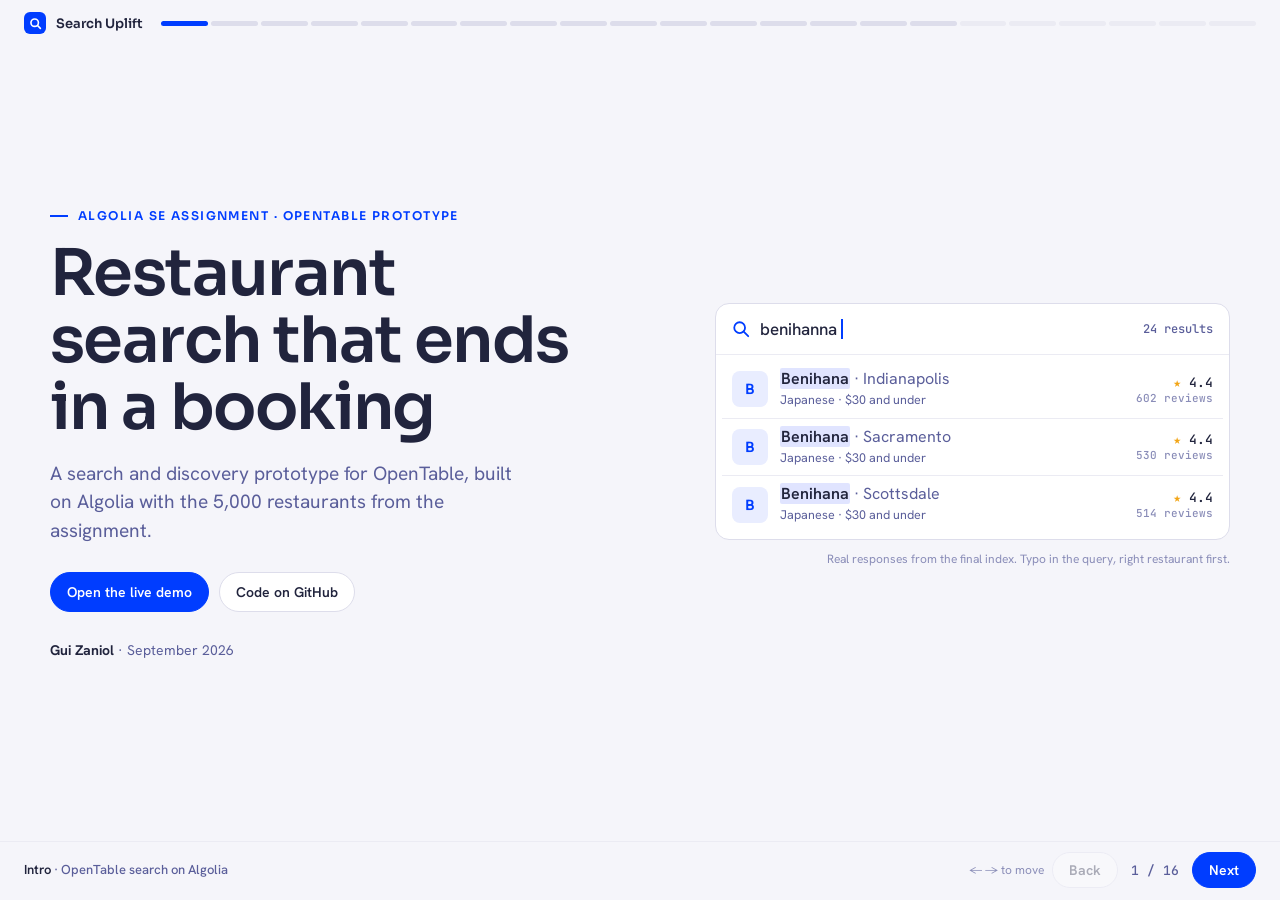
==== commit c13fd85d: "Add the full relevance test log to the deck appendix Appendix C: the twelve core queries across base" ====
--- a/deck/index.html
+++ b/deck/index.html
@@ -290,6 +290,36 @@
 .assume{display:grid;grid-template-columns:repeat(2,minmax(0,1fr));gap:12px}
 .assume .panel p{font-size:14.5px;color:var(--slate);margin-top:6px}
 .assume .panel h3{font-size:15px}
+
+
+/* ---------- Test log (appendix) ---------- */
+.mx{overflow-x:auto;background:var(--paper);border:1px solid var(--line);border-radius:12px}
+.mx table{min-width:860px;font-size:13px}
+.mx td{vertical-align:middle;padding-top:5px;padding-bottom:5px}
+.mx td:first-child{font:500 12px var(--mono);color:var(--slate-2);width:34px}
+.mx .qq{font:500 13px var(--mono);color:var(--navy);white-space:nowrap}
+.mx .qq small{display:block;font:400 12px var(--body);color:var(--slate);white-space:normal;margin-top:2px}
+.cell{display:flex;flex-direction:column;gap:1px;border-left:3px solid var(--line);padding:2px 0 2px 9px;min-width:0}
+.cell b{font:600 14px var(--display);color:var(--navy);font-variant-numeric:tabular-nums}
+.cell span{font-size:12px;color:var(--slate);line-height:1.3}
+.cell.up{border-color:var(--good)} .cell.up b{color:var(--good)}
+.cell.down{border-color:var(--bad)} .cell.down b{color:var(--bad)}
+.cell.same{border-color:var(--line)}
+.legend{display:flex;flex-wrap:wrap;gap:14px;font-size:12.5px;color:var(--slate)}
+.legend i{display:inline-block;width:10px;height:10px;border-radius:2px;margin-right:6px;vertical-align:-1px}
+.tabs{display:flex;flex-wrap:wrap;gap:8px}
+.tab{font:600 13px var(--body);border:1px solid var(--line);background:var(--paper);color:var(--navy);border-radius:999px;padding:7px 14px;cursor:pointer}
+.tab small{font:500 11px var(--mono);color:var(--slate);margin-left:6px}
+.tab[aria-selected="true"]{background:var(--navy);border-color:var(--navy);color:#fff}
+.tab[aria-selected="true"] small{color:#AEB5FF}
+.tpanel .why{font-size:14.5px;color:var(--slate);margin:0 0 10px;max-width:80ch}
+.tpanel .why b{color:var(--navy)}
+.lg td:nth-child(4){font:600 14px var(--display);color:var(--navy);text-align:right;white-space:nowrap;font-variant-numeric:tabular-nums}
+.lg td:nth-child(4).z{color:var(--bad)}
+.lg td:nth-child(3){color:var(--slate);font-size:12.5px}
+.lg td:nth-child(5){font-size:13px}
+.lg .qq{white-space:normal}
+.seeall{font:600 13px var(--body);color:var(--xenon);background:none;border:0;padding:0;cursor:pointer;text-decoration:underline;text-underline-offset:3px}
 
 /* ---------- Responsive ---------- */
 @media (max-width: 980px){
@@ -679,6 +709,7 @@
   <div class="head">
     <div class="eyebrow">How I tested relevance</div>
     <h2 class="wide">46 queries, saved responses, before and after every change</h2>
+    <p><button class="seeall" type="button" data-goto="testlog">See every query and result in Appendix C and D</button></p>
   </div>
   <div class="timeline">
     <div class="tl"><div class="dot"></div><div class="qn">12<small>queries</small></div><h3>Baseline</h3><p>Plain join, no settings. Six failure modes found.</p></div>
@@ -851,11 +882,43 @@
  </div>
 </section>
 
-<!-- A3 FILES -->
+
+<!-- A3 TEST MATRIX -->
+<section class="slide" data-ch="Appendix" data-title="Twelve core queries, three runs" data-apx="1" id="testlog">
+ <div class="slide-in">
+  <div class="head">
+    <div class="eyebrow apx">Appendix C · Relevance tests</div>
+    <h2 class="wide">Twelve core queries across three runs</h2>
+  </div>
+  <div class="mx tbl">
+   <table>
+    <thead><tr><th>#</th><th>Query</th><th>Baseline · untuned, Sept 18</th><th>After tuning · Sept 18</th><th>Final · Sept 19</th></tr></thead>
+    <tbody><tr><td>01</td><td class="qq">cyclone anayas<small>chain, order of locations</small></td><td><div class="cell same"><b>5</b><span>Rice Village 4.3, Woodway 3.0 second</span></div></td><td><div class="cell up"><b>5</b><span>Midtown 4.4 first, best to worst</span></div></td><td><div class="cell same"><b>5</b><span>unchanged</span></div></td></tr><tr><td>02</td><td class="qq">benihanna<small>misspelled</small></td><td><div class="cell same"><b>24</b><span>all Benihana, file order</span></div></td><td><div class="cell up"><b>24</b><span>labeled, best rated first</span></div></td><td><div class="cell same"><b>24</b><span>unchanged</span></div></td></tr><tr><td>03</td><td class="qq">meltingpot<small>run together</small></td><td><div class="cell same"><b>26</b><span>Rochester 4.5 first</span></div></td><td><div class="cell up"><b>26</b><span>Tucson 4.7 first</span></div></td><td><div class="cell same"><b>26</b><span>unchanged</span></div></td></tr><tr><td>04</td><td class="qq">ruths<small>partial name</small></td><td><div class="cell same"><b>35</b><span>Harrah's Las Vegas 4.5 first</span></div></td><td><div class="cell up"><b>35</b><span>Baton Rouge 4.8 first</span></div></td><td><div class="cell same"><b>35</b><span>unchanged</span></div></td></tr><tr><td>05</td><td class="qq">ruths chris<small>chain, no location</small></td><td><div class="cell same"><b>31</b><span>Harrah's Las Vegas 4.5 first</span></div></td><td><div class="cell up"><b>31</b><span>Baton Rouge 4.8 first</span></div></td><td><div class="cell same"><b>31</b><span>unchanged</span></div></td></tr><tr><td>06</td><td class="qq">ruths chris denver<small>chain plus location</small></td><td><div class="cell same"><b>1</b><span>Denver</span></div></td><td><div class="cell same"><b>1</b><span>Denver, location labeled</span></div></td><td><div class="cell same"><b>1</b><span>unchanged</span></div></td></tr><tr><td>07</td><td class="qq">mccormick and schmicks<small>punctuation, the word "and"</small></td><td><div class="cell same"><b>10</b><span>"and" matched price text</span></div></td><td><div class="cell down"><b>0</b><span>broken: attributes named</span></div></td><td><div class="cell up"><b>13</b><span>fixed, Las Vegas 4.4 first</span></div></td></tr><tr><td>08</td><td class="qq">tex-mex<small>cuisine</small></td><td><div class="cell same"><b>5</b><span>Durham 4.0 first</span></div></td><td><div class="cell up"><b>5</b><span>Midtown 4.4 first</span></div></td><td><div class="cell same"><b>5</b><span>unchanged</span></div></td></tr><tr><td>09</td><td class="qq">steakhouse<small>broad cuisine</small></td><td><div class="cell same"><b>421</b><span>names with the word lead</span></div></td><td><div class="cell up"><b>507</b><span>Steak and Brazilian Steakhouse join</span></div></td><td><div class="cell same"><b>507</b><span>unchanged</span></div></td></tr><tr><td>10</td><td class="qq">texas<small>ambiguous word</small></td><td><div class="cell same"><b>23</b><span>includes street names</span></div></td><td><div class="cell up"><b>18</b><span>restaurants only</span></div></td><td><div class="cell same"><b>18</b><span>unchanged</span></div></td></tr><tr><td>11</td><td class="qq">(empty)<small>browse, no query</small></td><td><div class="cell same"><b>5,000</b><span>San Diego, file order</span></div></td><td><div class="cell up"><b>5,000</b><span>Russell's Steaks 4.9 first</span></div></td><td><div class="cell same"><b>5,000</b><span>unchanged</span></div></td></tr><tr><td>12</td><td class="qq">vegan sushi burrito<small>no exact match</small></td><td><div class="cell same"><b>0</b><span>dead end</span></div></td><td><div class="cell same"><b>0</b><span>dead end, message only</span></div></td><td><div class="cell up"><b>194</b><span>sushi restaurants, fallback</span></div></td></tr></tbody>
+   </table>
+  </div>
+  <div class="legend"><span><i style="background:#0A8A5A"></i>Better than the run before</span><span><i style="background:#D6334C"></i>Worse</span><span><i style="background:#DDDDEB"></i>Same</span><span>Hit count, then what leads the list.</span></div>
+  <p class="small"> Responses in <code>out/baseline/</code> and <code>out/final/</code>; the after run was kept locally. Write-up in <code>prep/relevance-testing.md</code>.</p>
+ </div>
+</section>
+
+<!-- A4 FOLLOW-UP TESTS -->
+<section class="slide" data-ch="Appendix" data-title="34 follow-up queries" data-apx="1">
+ <div class="slide-in">
+  <div class="head">
+    <div class="eyebrow apx">Appendix D · Relevance tests</div>
+    <h2 class="wide">34 follow-up queries, each written to answer one question</h2>
+  </div>
+  <div class="tabs" role="tablist" aria-label="Test groups"><button class="tab" type="button" role="tab" id="t-g1" aria-controls="p-g1" aria-selected="true">Sept 19 changes<small>13 to 24</small></button><button class="tab" type="button" role="tab" id="t-g2" aria-controls="p-g2" aria-selected="false">Diagnostics<small>25 to 28</small></button><button class="tab" type="button" role="tab" id="t-g3" aria-controls="p-g3" aria-selected="false">Location<small>29 to 33</small></button><button class="tab" type="button" role="tab" id="t-g4" aria-controls="p-g4" aria-selected="false">Optional words<small>34 to 46</small></button></div>
+  <div class="tpanel" role="tabpanel" id="p-g1" aria-labelledby="t-g1"><p class="why"><b>What changed:</b> attribute order, English stop words, optional words, brazil = brasil synonym, state and payment options dropped.</p><div class="mx lg tbl"><table><thead><tr><th>#</th><th>Query</th><th>Setup</th><th style="text-align:right">Hits</th><th>What it showed</th></tr></thead><tbody><tr><td>13</td><td class="qq">brasil</td><td>synonym</td><td class="">43</td><td>Texas de Brazil · Addison first; Berimbau Do Brasil sixth</td></tr><tr><td>14</td><td class="qq">braz</td><td>prefix of the last word</td><td class="">90</td><td>Texas de Brazil · Addison first; likely brings in Brasserie</td></tr><tr><td>15</td><td class="qq">braz</td><td>filtered to Berimbau Do Brasil</td><td class="">1</td><td>Found through its cuisine, Brazilian; "braz" does not reach "brasil"</td></tr><tr><td>16</td><td class="qq">mccormick and schmicks</td><td>fallback off, stop words on</td><td class="">13</td><td>Still found</td></tr><tr><td>17</td><td class="qq">mccormick and schmicks</td><td>fallback off, stop words off</td><td class="">13</td><td>Still found</td></tr><tr><td>18</td><td class="qq">mccormick and schmicks</td><td>fallback, stop words, optional words all off</td><td class="">13</td><td>Still found: opened the question settled in 34 to 46</td></tr><tr><td>19</td><td class="qq">mccormick and schmicks</td><td>same, French stop words only</td><td class="">13</td><td>Still found</td></tr><tr><td>20</td><td class="qq">steakhouse in denver</td><td>natural phrase</td><td class="">46</td><td>Fleming's Steakhouse · Denver first</td></tr><tr><td>21</td><td class="qq">houston</td><td>city name versus restaurant name</td><td class="">232</td><td>Vic &amp; Anthony's Steakhouse · Houston first</td></tr><tr><td>22</td><td class="qq">steak denver</td><td>raw cuisine plus city</td><td class="">14</td><td>Ruth's Chris · Denver first</td></tr><tr><td>23</td><td class="qq">steakhouse tx</td><td>state abbreviation</td><td class="">508</td><td>Steakhouses from anywhere; state is not on the record</td></tr><tr><td>24</td><td class="qq">fine dining denver</td><td>dining style plus city</td><td class="">46</td><td>The Capital Grille · Denver first</td></tr></tbody></table></div></div><div class="tpanel" role="tabpanel" id="p-g2" aria-labelledby="t-g2" hidden><p class="why"><b>Why:</b> ranking info shows how many words matched, and controls isolate one setting at a time.</p><div class="mx lg tbl"><table><thead><tr><th>#</th><th>Query</th><th>Setup</th><th style="text-align:right">Hits</th><th>What it showed</th></tr></thead><tbody><tr><td>25</td><td class="qq">mccormick and schmicks</td><td>with ranking info</td><td class="">13</td><td>"and" dropped by English stop word removal</td></tr><tr><td>26</td><td class="qq">mccormick and schmicks</td><td>everything off, ranking info</td><td class="">13</td><td>2 of 3 words matched: "and" still optional</td></tr><tr><td>27</td><td class="qq">mccormick qwxz schmicks</td><td>control: made-up middle word</td><td class="z">0</td><td>A real unknown word is required</td></tr><tr><td>28</td><td class="qq">steakhouse tx</td><td>fallback off</td><td class="z">0</td><td>Confirms the 508 in query 23 come from the fallback</td></tr></tbody></table></div></div><div class="tpanel" role="tabpanel" id="p-g3" aria-labelledby="t-g3" hidden><p class="why"><b>Same parameters as the site:</b> radius all (distance reorders, never hides), 1 km precision bands.</p><div class="mx lg tbl"><table><thead><tr><th>#</th><th>Query</th><th>Setup</th><th style="text-align:right">Hits</th><th>What it showed</th></tr></thead><tbody><tr><td>29</td><td class="qq">(empty)</td><td>Times Square, 1 km bands</td><td class="">5,000</td><td>Pazza Notte 5.0, then Le Bernardin 4.7; first page within 1 km</td></tr><tr><td>30</td><td class="qq">(empty)</td><td>Weston, FL</td><td class="">5,000</td><td>Ceviche Arigato first; 4 restaurants within 25 km</td></tr><tr><td>31</td><td class="qq">(empty)</td><td>Times Square, 10 m precision</td><td class="">5,000</td><td>Bond 45 first, 25 m away: distance decides almost every order</td></tr><tr><td>32</td><td class="qq">texas de brazil</td><td>chain, from Times Square</td><td class="">10</td><td>Yonkers first; Addison, the best rated, sixth</td></tr><tr><td>33</td><td class="qq">(empty)</td><td>location from the request IP</td><td class="">5,000</td><td>Works with no prompt; Algolia returns the center it used</td></tr></tbody></table></div></div><div class="tpanel" role="tabpanel" id="p-g4" aria-labelledby="t-g4" hidden><p class="why"><b>Question:</b> why "and" stayed optional with everything switched off. <b>Answer:</b> optional words sent with a request add to the index list, they do not replace it.</p><div class="mx lg tbl"><table><thead><tr><th>#</th><th>Query</th><th>Setup</th><th style="text-align:right">Hits</th><th>What it showed</th></tr></thead><tbody><tr><td>34 to 37</td><td class="qq">mccormick [and | of | at | in] schmicks</td><td>everything off; words on the index list</td><td class="">13</td><td>Each found, 2 of 3 words matched</td></tr><tr><td>38 to 41</td><td class="qq">mccormick [for | with | on | by] schmicks</td><td>everything off; stop words not on the list</td><td class="z">0</td><td>Each required, nothing found</td></tr><tr><td>42</td><td class="qq">mccormick steak schmicks</td><td>everything off</td><td class="z">0</td><td>A real word from other records is required</td></tr><tr><td>43</td><td class="qq">mccormick steak schmicks</td><td>request makes "steak" optional</td><td class="">13</td><td>Found</td></tr><tr><td>44</td><td class="qq">mccormick for schmicks</td><td>request makes "for" optional</td><td class="">13</td><td>Found</td></tr><tr><td>45</td><td class="qq">mccormick and schmicks</td><td>request list is only "for"</td><td class="">13</td><td>"and" still optional in the same request</td></tr><tr><td>46</td><td class="qq">mccormick the schmicks</td><td>everything off</td><td class="">13</td><td>Roseville The Fountains first, it matches all 3 words</td></tr></tbody></table></div></div>
+  <p class="small">All read-only, with the search-only key. Responses in <code>out/final/</code>, <code>out/geo/</code> and <code>out/optional-words/</code>; scripts 04, 07 and 08.</p>
+ </div>
+</section>
+
+<!-- A5 FILES -->
 <section class="slide" data-ch="Appendix" data-title="What each file does" data-apx="1">
  <div class="slide-in">
   <div class="head">
-    <div class="eyebrow apx">Appendix C · The repo</div>
+    <div class="eyebrow apx">Appendix E · The repo</div>
     <h2 class="wide">Run order 01, 05, 02. Export 06 after each dashboard change.</h2>
   </div>
   <div class="files">
@@ -887,7 +950,7 @@
 <section class="slide" data-ch="Appendix" data-title="Assumptions and how to run it" data-apx="1">
  <div class="slide-in">
   <div class="head">
-    <div class="eyebrow apx">Appendix D · Assumptions and run it yourself</div>
+    <div class="eyebrow apx">Appendix F · Assumptions and run it yourself</div>
     <h2 class="wide">What I assumed about the data, and how to rebuild it</h2>
   </div>
   <div class="split" style="align-items:start">
@@ -1055,6 +1118,14 @@
     if (sx == null) return; var dx = e.changedTouches[0].clientX - sx, dy = e.changedTouches[0].clientY - sy;
     if (Math.abs(dx) > 60 && Math.abs(dx) > Math.abs(dy) * 1.5){ go(cur + (dx < 0 ? 1 : -1)); } sx = null;
   }, {passive:true});
+
+  document.querySelectorAll('.tabs').forEach(function(tl){
+    var tabs = Array.prototype.slice.call(tl.querySelectorAll('.tab'));
+    function sel(t){ tabs.forEach(function(x){ var on = x === t; x.setAttribute('aria-selected', on ? 'true' : 'false'); x.tabIndex = on ? 0 : -1; document.getElementById(x.getAttribute('aria-controls')).hidden = !on; }); }
+    tabs.forEach(function(t, i){ t.tabIndex = i ? -1 : 0; t.addEventListener('click', function(){ sel(t); });
+      t.addEventListener('keydown', function(e){ if (e.key === 'ArrowRight' || e.key === 'ArrowLeft'){ e.preventDefault(); e.stopPropagation(); var n = tabs[(i + (e.key === 'ArrowRight' ? 1 : tabs.length - 1)) % tabs.length]; sel(n); n.focus(); } }); });
+  });
+  document.querySelectorAll('[data-goto]').forEach(function(b){ b.addEventListener('click', function(){ var t = document.getElementById(b.dataset.goto); go(slides.indexOf(t)); }); });
   function fromHash(){ var m = /^#s(\d+)$/.exec(location.hash || ''); return m ? parseInt(m[1], 10) - 1 : 0; }
   window.addEventListener('hashchange', function(){ go(fromHash(), true); });
   go(fromHash(), true);
